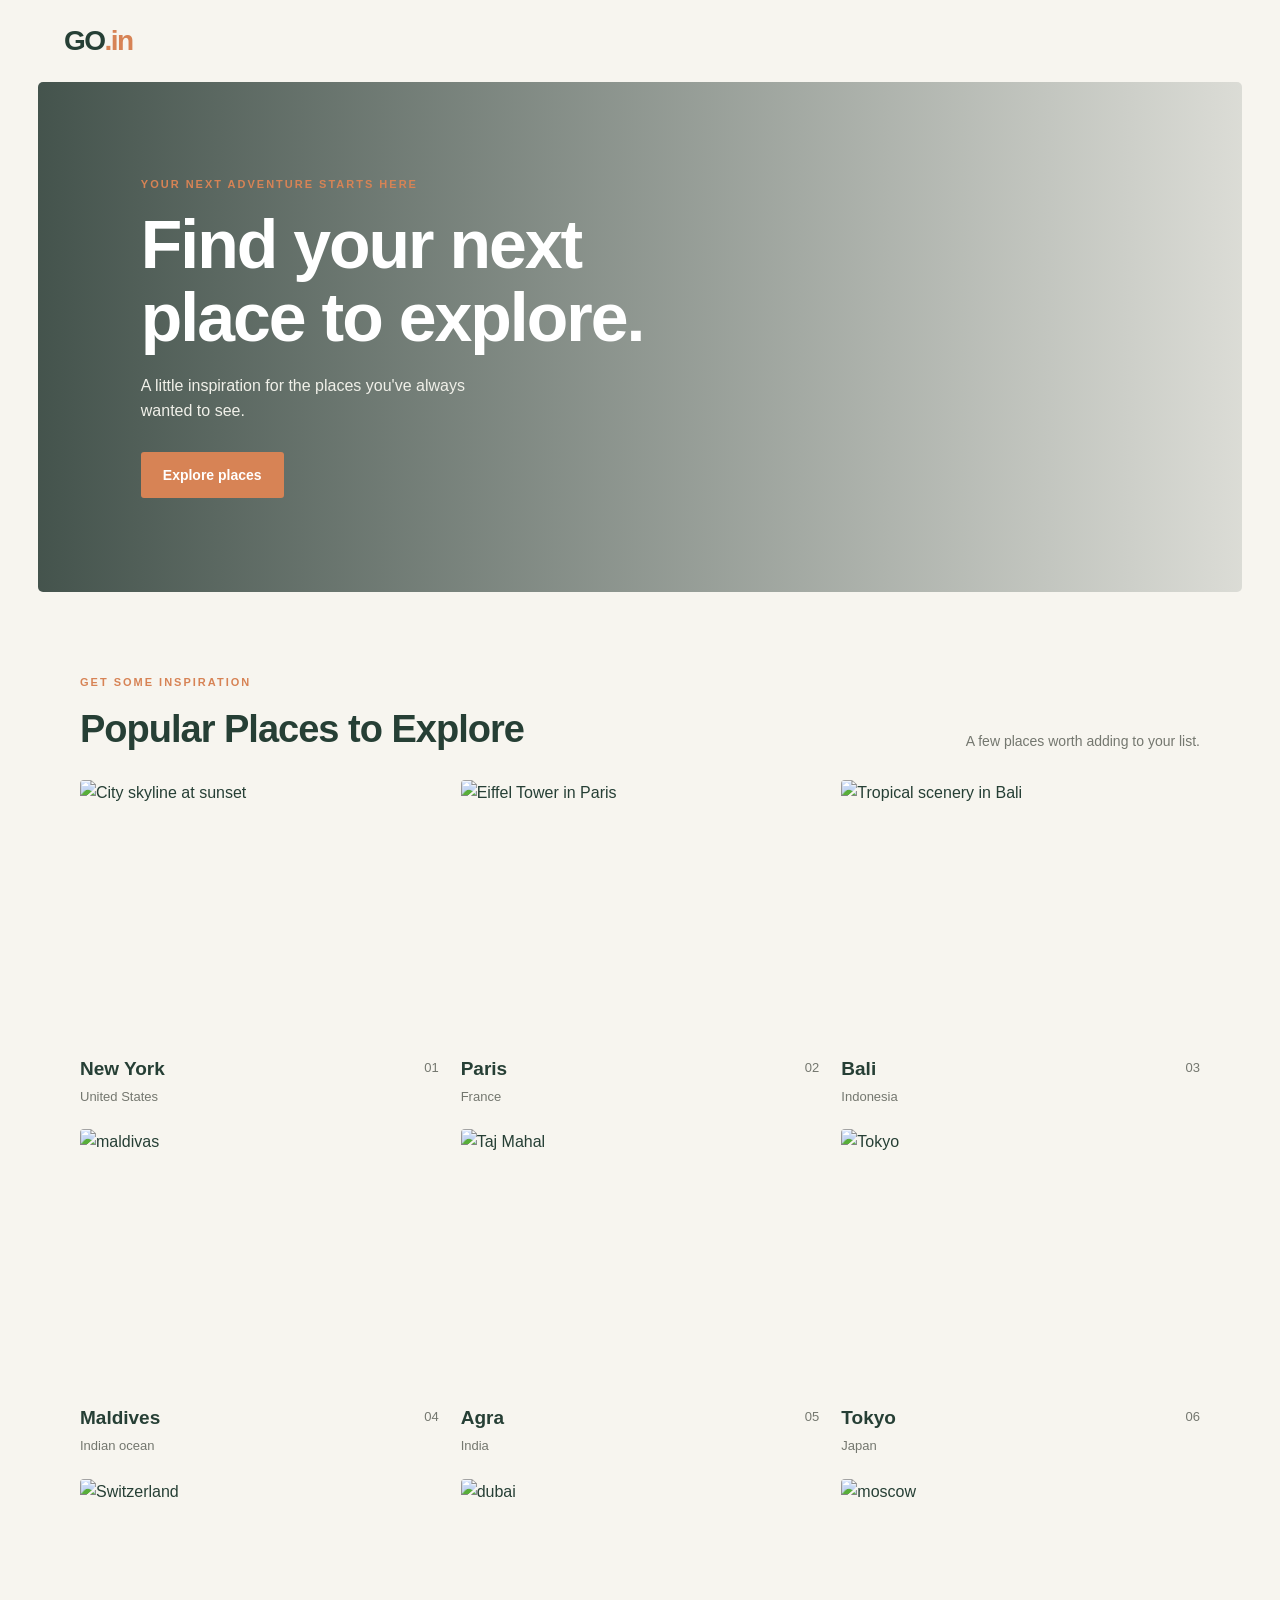
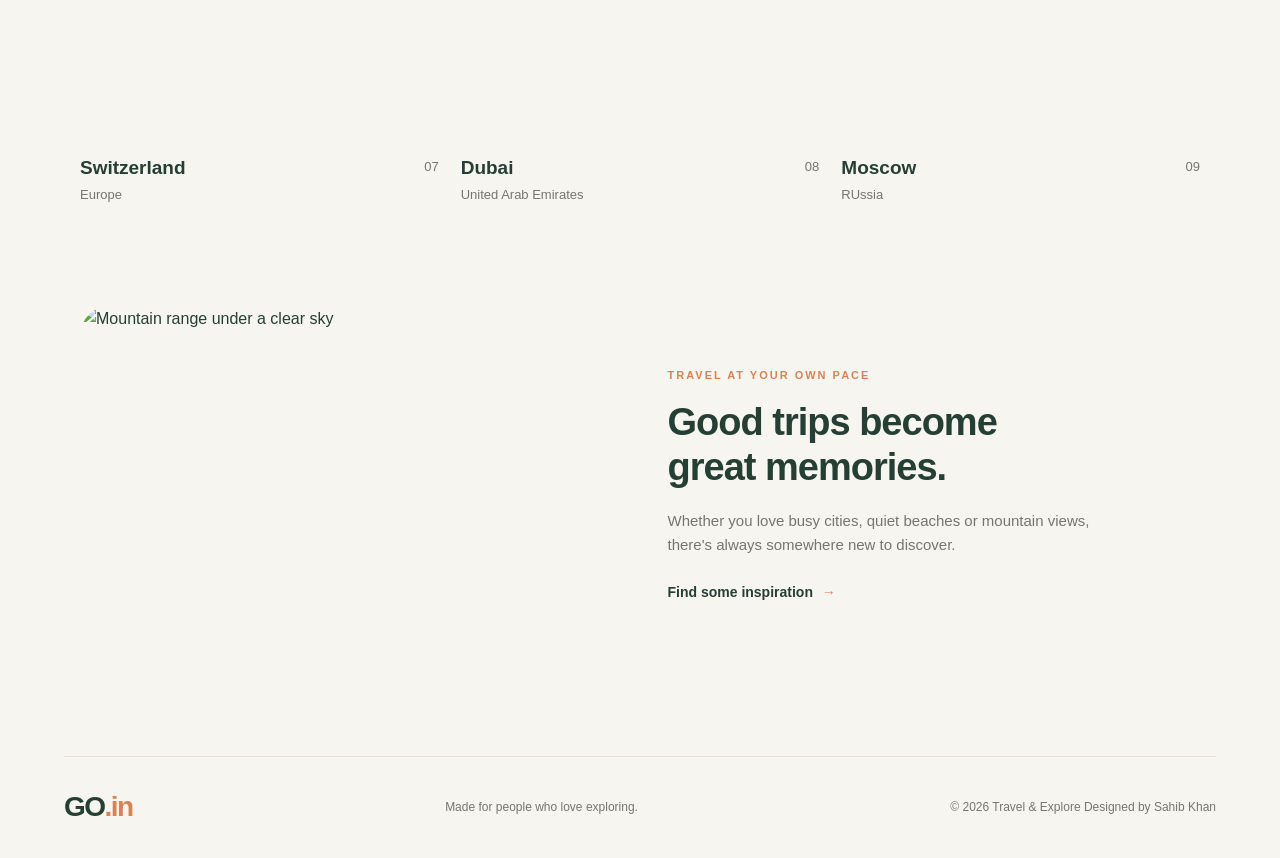
==== index.html @ 4e979e7d "Update and rename travel.html to index.html" ====
<!doctype html>
<html lang="en">
  <head>
    <meta charset="UTF-8" />
    <meta name="viewport" content="width=device-width, initial-scale=1.0" />
    <title>Travel & Explore</title>
     <link rel="stylesheet" href="https://cdnjs.cloudflare.com/ajax/libs/font-awesome/7.3.1/css/all.min.css" />
    <link rel="stylesheet" href="index.css" />
  </head>
  <body>
    <header class="navbar">
      <a class="logo" href="#">GO<span>.in</span></a>
      <nav aria-label="Main navigation">
        <a href="#home"><i class="fa-regular fa-house"></i></a>
        <a href="#destinations"><i class="fa-solid fa-location-dot"></i></a>
        <a href="#about"><i class="fa-solid fa-info"></i></a>
        <a href="mailto:sk7743978@gmail.com"><i class="fa-regular fa-envelope"></i></a>
      </nav>
    </header>

    <main>
      <section class="hero" id="home">
        <div class="hero-content">
          <p class="eyebrow">YOUR NEXT ADVENTURE STARTS HERE</p>
          <h1>Find your next<br />place to explore.</h1>
          <p class="hero-copy">
            A little inspiration for the places you've always wanted to see.
          </p>
          <a class="button" href="#destinations">Explore places</a>
        </div>
      </section>

      <section class="destinations section" id="destinations">
        <div class="section-heading">
          <div>
            <p class="eyebrow">GET SOME INSPIRATION</p>
            <h2>Popular Places to Explore</h2>
          </div>
          <p class="heading-note">A few places worth adding to your list.</p>
        </div>

        <div class="destination-grid">
          <article class="destination-card">
            <img
              src="https://images.unsplash.com/photo-1519501025264-65ba15a82390?auto=format&fit=crop&w=900&q=80"
              alt="City skyline at sunset"
              loading="lazy"
            />
            <div class="card-info">
              <div>
                <h3>New York</h3>
                <p><i class="fa-solid fa-location-dot"></i>United States</p>
              </div>
              <span class="card-number">01</span>
            </div>
          </article>

          <article class="destination-card">
            <img
              src="https://images.unsplash.com/photo-1502602898657-3e91760cbb34?auto=format&fit=crop&w=900&q=80"
              alt="Eiffel Tower in Paris"
              loading="lazy"
            />
            <div class="card-info">
              <div>
                <h3>Paris</h3>
                <p><i class="fa-solid fa-location-dot"></i>France</p>
              </div>
              <span class="card-number">02</span>
            </div>
          </article>

          <article class="destination-card">
            <img
              src="https://images.unsplash.com/photo-1537996194471-e657df975ab4?auto=format&fit=crop&w=900&q=80"
              alt="Tropical scenery in Bali"
              loading="lazy"
            />
            <div class="card-info">
              <div>
                <h3>Bali</h3>
                <p><i class="fa-solid fa-location-dot"></i>Indonesia</p>
              </div>
              <span class="card-number">03</span>
            </div>
          </article>

            <article class="destination-card">
            <img
              src="https://images.unsplash.com/photo-1467377791767-c929b5dc9a23?q=80&w=1332&auto=format&fit=crop&ixlib=rb-4.1.0&ixid=NHwxMjA3fDA%3D"
              alt="maldivas"
              loading="lazy"
            />
            <div class="card-info">
              <div>
                <h3>Maldives</h3>
                <p><i class="fa-solid fa-location-dot"></i>Indian ocean</p>
              </div>
              <span class="card-number">04</span>
            </div>
          </article>

            <article class="destination-card">
            <img
              src="https://images.unsplash.com/photo-1786064620398-053867c73cfa?q=80&w=1147&auto=format&fit=crop&ixlib=rb-4.1.0&ixid=NHwxMjA3fDA%3D"
              alt="Taj Mahal"
              loading="lazy"
            />
            <div class="card-info">
              <div>
                <h3>Agra</h3>
                <p><i class="fa-solid fa-location-dot"></i>India</p>
              </div>
              <span class="card-number">05</span>
            </div>
          </article>

            <article class="destination-card">
            <img
              src="https://images.unsplash.com/photo-1513407030348-c983a97b98d8?q=80&w=1172&auto=format&fit=crop&ixlib=rb-4.1.0&ixid=NHwxMjA3fDA%3D"
              alt="Tokyo"
              loading="lazy"
            />
            <div class="card-info">
              <div>
                <h3>Tokyo</h3>
                <p><i class="fa-solid fa-location-dot"></i>Japan</p>
              </div>
              <span class="card-number">06</span>
            </div>
          </article>

          <article class="destination-card">
            <img
              src="https://images.unsplash.com/photo-1527668752968-14dc70a27c95?q=80&w=1170&auto=format&fit=crop&ixlib=rb-4.1.0&ixid=NHwxMjA3fDA%3D"
              alt="Switzerland"
              loading="lazy"
            />
            <div class="card-info">
              <div>
                <h3>Switzerland</h3>
                <p><i class="fa-solid fa-location-dot"></i>Europe</p>
              </div>
              <span class="card-number">07</span>
            </div>
          </article>

          <article class="destination-card">
            <img
              src="https://images.unsplash.com/flagged/photo-1559717201-fbb671ff56b7?q=80&w=1171&auto=format&fit=crop&ixlib=rb-4.1.0&ixid=NHwxMjA3fDA%3D"
              alt="dubai"
              loading="lazy"
            />
            <div class="card-info">
              <div>
                <h3>Dubai</h3>
                <p><i class="fa-solid fa-location-dot"></i>United Arab Emirates</p>
              </div>
              <span class="card-number">08</span>
            </div>
          </article>

          <article class="destination-card">
            <img
              src="https://plus.unsplash.com/premium_photo-1697730261041-ce58fb9acf29?q=80&w=1170&auto=format&fit=crop&ixlib=rb-4.1.0&ixid=NHwxMjA3fDA%3D"
              alt="moscow"
              loading="lazy"
            />
            <div class="card-info">
              <div>
                <h3>Moscow</h3>
                <p><i class="fa-solid fa-location-dot"></i>RUssia</p>
              </div>
              <span class="card-number">09</span>
            </div>
          </article>
        </div>
      </section>

      <section class="about section" id="about">
        <div class="about-image">
          <img
            src="https://images.unsplash.com/photo-1506012787146-f92b2d7d6d96?q=80&w=1169&auto=format&fit=crop&ixlib=rb-4.1.0&ixid=NHwxMjA3fDA%3D"
            alt="Mountain range under a clear sky"
            loading="lazy"
          />
        </div>
        <div class="about-copy">
          <p class="eyebrow">TRAVEL AT YOUR OWN PACE</p>
          <h2>Good trips become great memories.</h2>
          <p>
            Whether you love busy cities, quiet beaches or mountain views,
            there's always somewhere new to discover.
          </p>
          <a class="text-link" href="#destinations"
            >Find some inspiration <span>→</span></a
          >
        </div>
      </section>
    </main>

    <footer class="footer">
      <a class="logo" href="#home">GO<span>.in</span></a>
      <p>Made for people who love exploring.</p>
      <p class="copyright">© 2026 Travel & Explore Designed by Sahib Khan</p>
    </footer>
  </body>
</html>
---- index.css ----
* {
  box-sizing: border-box;
  margin: 0;
  padding: 0;
}

:root {
  --cream: #f7f5ef;
  --green: #263f35;
  --muted: #74776f;
  --orange: #d78355;
  --white: #ffffff;
}

html {
  scroll-behavior: smooth;
}

body {
  background: var(--cream);
  color: var(--green);
  font-family: Arial, Helvetica, sans-serif;
  line-height: 1.6;
}

a {
  color: inherit;
  text-decoration: none;
}

.navbar {
  width: min(1160px, 90%);
  margin: auto;
  min-height: 82px;
  display: flex;
  align-items: center;
  justify-content: space-between;
  gap: 24px;
}

.logo {
  font-size: 28px;
  font-weight: 800;
  letter-spacing: -1.5px;
}

.logo span {
  color: var(--orange);
}

.navbar nav {
  display: flex;
  gap: 30px;
}

.navbar nav a {
  font-size: 14px;
  color: #4e5b52;
}

.navbar nav a:hover,
.text-link:hover {
  color: var(--orange);
  text-decoration: underline;
}

.hero {
  width: min(1280px, 94%);
  min-height: 510px;
  margin: 0 auto;
  border-radius: 5px;
  display: flex;
  align-items: center;
  padding: 70px 8%;
  background:
    linear-gradient(90deg, rgba(18, 38, 31, .78), rgba(18, 38, 31, .12)),
    url("https://images.unsplash.com/photo-1470770841072-f978cf4d019e?auto=format&fit=crop&w=2000&q=85") center 52% / cover;
  color: var(--white);
}

.hero-content {
  max-width: 540px;
}

.eyebrow {
  color: var(--orange);
  font-size: 11px;
  font-weight: 700;
  letter-spacing: 2px;
  margin-bottom: 15px;
}

.hero h1 {
  font-size: clamp(38px, 5.5vw, 68px);
  line-height: 1.06;
  letter-spacing: -2px;
  margin-bottom: 20px;
}

.hero-copy {
  max-width: 380px;
  color: #f0f0e9;
  font-size: 16px;
  margin-bottom: 28px;
}

.button {
  display: inline-block;
  background: var(--orange);
  color: white;
  padding: 12px 22px;
  border-radius: 3px;
  font-size: 14px;
  font-weight: 700;
  transition: background .2s ease;
}

.button:hover {
  background: #bd6b40;
}

.section {
  width: min(1120px, 88%);
  margin: 0 auto;
}

.destinations {
  padding: 82px 0 70px;
}

.section-heading {
  display: flex;
  justify-content: space-between;
  align-items: end;
  gap: 25px;
  margin-bottom: 28px;
}

.section-heading h2,
.about-copy h2 {
  font-size: clamp(27px, 3vw, 38px);
  line-height: 1.2;
  letter-spacing: -1px;
}

.heading-note {
  max-width: 250px;
  color: var(--muted);
  font-size: 14px;
}

.destination-grid {
  display: grid;
  grid-template-columns: repeat(3, minmax(0, 1fr));
  gap: 22px;
}

.destination-card {
  min-width: 0;
}

.destination-card img {
  display: block;
  width: 100%;
  height: 260px;
  object-fit: cover;
  border-radius: 4px;
  transition: box-shadow 0.3s ease, transform .25s ease;
}

.destination-card img:hover {
    box-shadow: 0 5px 10px rgba(0,0,0,1.5);
  transform: translateY(-3px);
}

.card-info {
  display: flex;
  justify-content: space-between;
  align-items: start;
  padding-top: 14px;
}

.card-info h3 {
  font-size: 19px;
  margin-bottom: 2px;
}

.card-info p,
.card-number {
  font-size: 13px;
  color: var(--muted);
}

.card-number {
  padding-top: 4px;
}

.about {
  display: grid;
  grid-template-columns: 1fr 1fr;
  gap: 55px;
  align-items: center;
  padding: 30px 0 90px;
}

.about-image img {
  display: block;
  width: 100%;
  height: 360px;
  object-fit: cover;
  border-radius: 30px;
  transition: box-shadow 0.3s ease, transform 0.3s ease;
}
.about-image img:hover {
  box-shadow: 0 10px 20px rgba(0,0,0,1);
  transform: translate(-3px);
}

.about-copy h2 {
  max-width: 420px;
  margin-bottom: 18px;
}

.about-copy > p:not(.eyebrow) {
  color: var(--muted);
  font-size: 15px;
  max-width: 430px;
  margin-bottom: 22px;
}

.text-link {
  font-size: 14px;
  font-weight: 700;
}

.text-link span {
  color: var(--orange);
  margin-left: 5px;
}

.footer {
  border-top: 1px solid #e2e0d8;
  width: min(1160px, 90%);
  margin: auto;
  padding: 28px 0;
  display: flex;
  align-items: center;
  justify-content: space-between;
  gap: 20px;
}

.footer p {
  color: var(--muted);
  font-size: 12px;
}

/* Tablet */
@media (max-width: 800px) {
  .hero {
    min-height: 440px;
    padding: 55px 7%;
  }

  .destination-grid {
    grid-template-columns: repeat(2, minmax(0, 1fr));
  }

  .destination-card:last-child {
    grid-column: 1 / -1;
  }

  .destination-card:last-child img {
    height: 280px;
  }

  .about {
    gap: 30px;
  }

  .about-image img {
    height: 310px;
  }

  .footer {
    flex-wrap: wrap;
  }
}

/* Mobile */
@media (max-width: 560px) {
  .navbar {
    min-height: 72px;
  }

  .logo {
    font-size: 25px;
  }

  .navbar nav {
    gap: 14px;
  }

  .navbar nav a {
    font-size: 12px;
  }

  .hero {
    width: 92%;
    min-height: 420px;
    padding: 42px 7%;
    background-position: center;
  }

  .hero h1 {
    font-size: 43px;
    letter-spacing: -1.5px;
  }

  .hero-copy {
    font-size: 14px;
  }

  .section {
    width: 88%;
  }

  .destinations {
    padding: 58px 0 48px;
  }

  .section-heading {
    display: block;
  }

  .heading-note {
    margin-top: 10px;
  }

  .destination-grid {
    grid-template-columns: 1fr;
    gap: 25px;
  }

  .destination-card:last-child {
    grid-column: auto;
  }

  .destination-card img,
  .destination-card:last-child img {
    height: 250px;
  }

  .about {
    grid-template-columns: 1fr;
    gap: 25px;
    padding: 15px 0 60px;
  }

  .about-image img {
    height: 260px;
  }

  .about-copy h2 {
    font-size: 30px;
  }

  .footer {
    align-items: flex-start;
    flex-direction: column;
    gap: 8px;
    padding: 24px 0;
  }
}

@media (prefers-reduced-motion: reduce) {
  html {
    scroll-behavior: auto;
  }

  *,
  *::before,
  *::after {
    transition-duration: 0.01ms !important;
  }
}
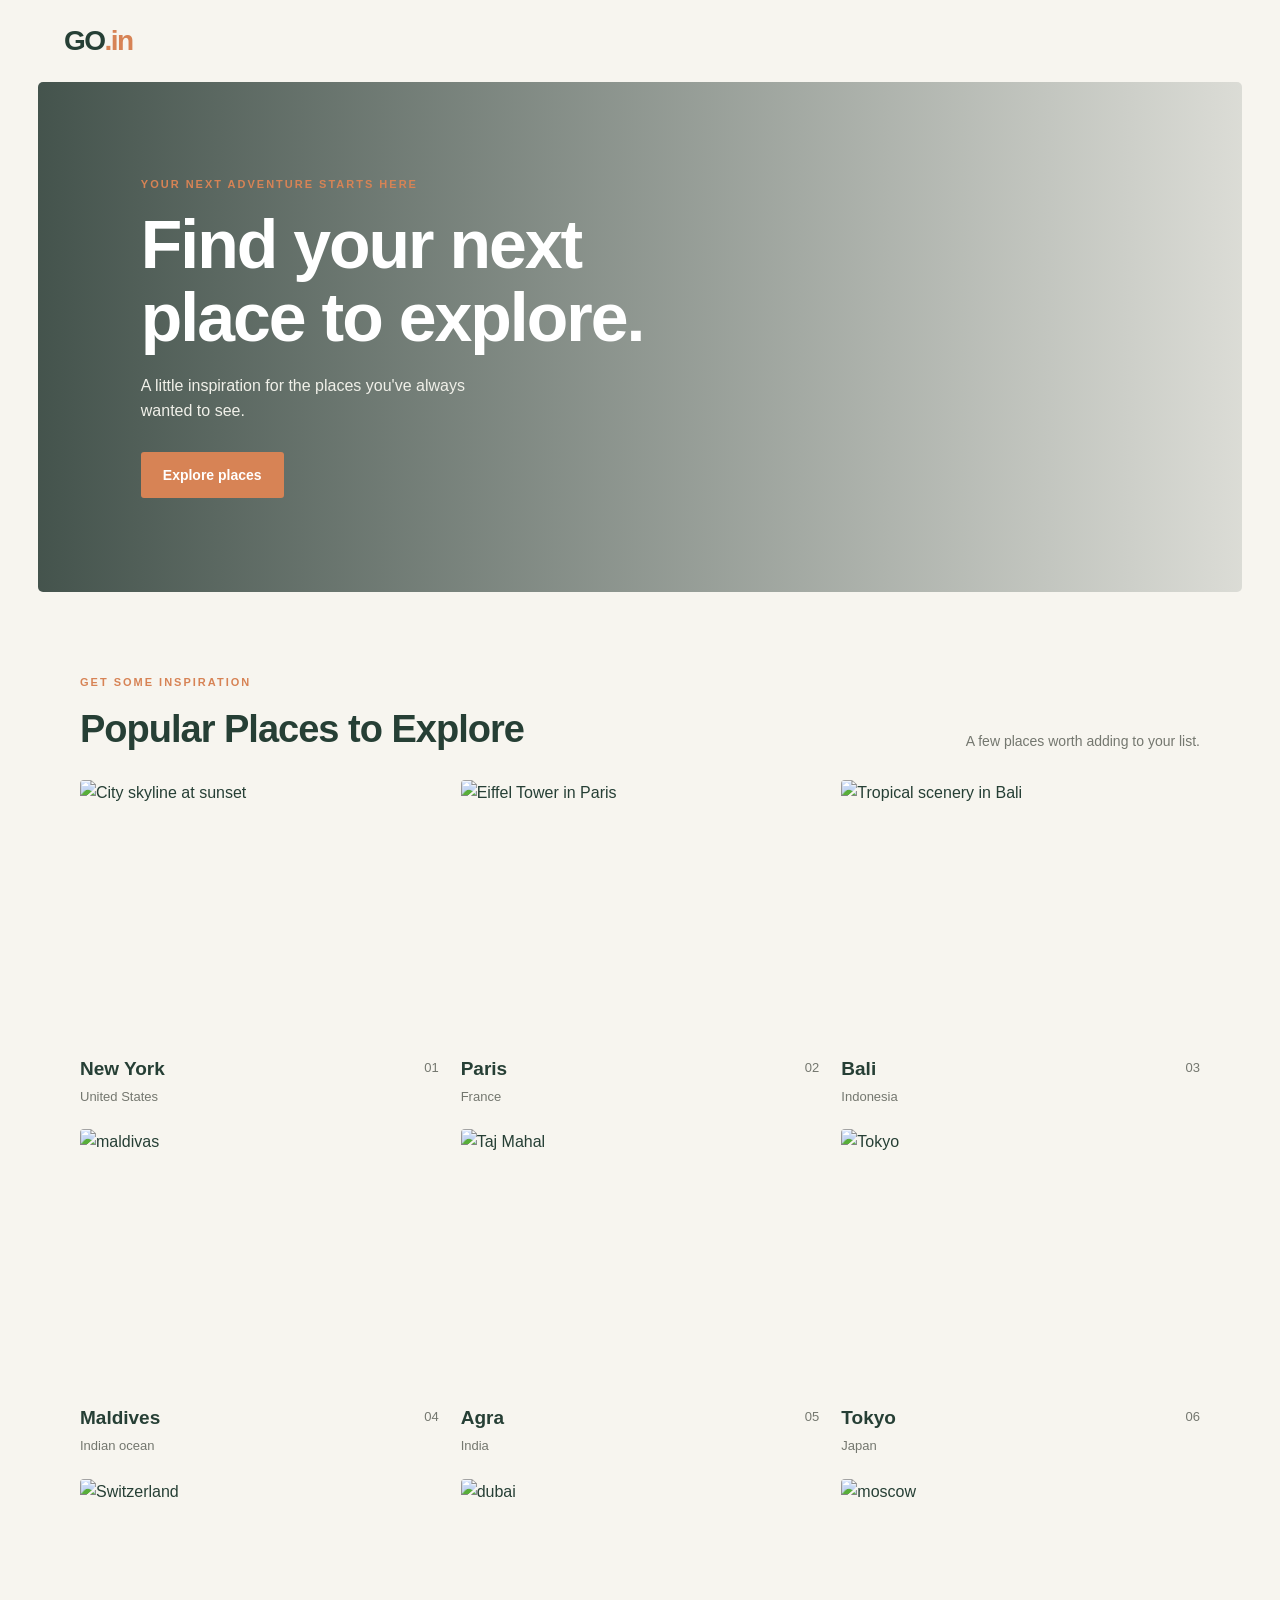
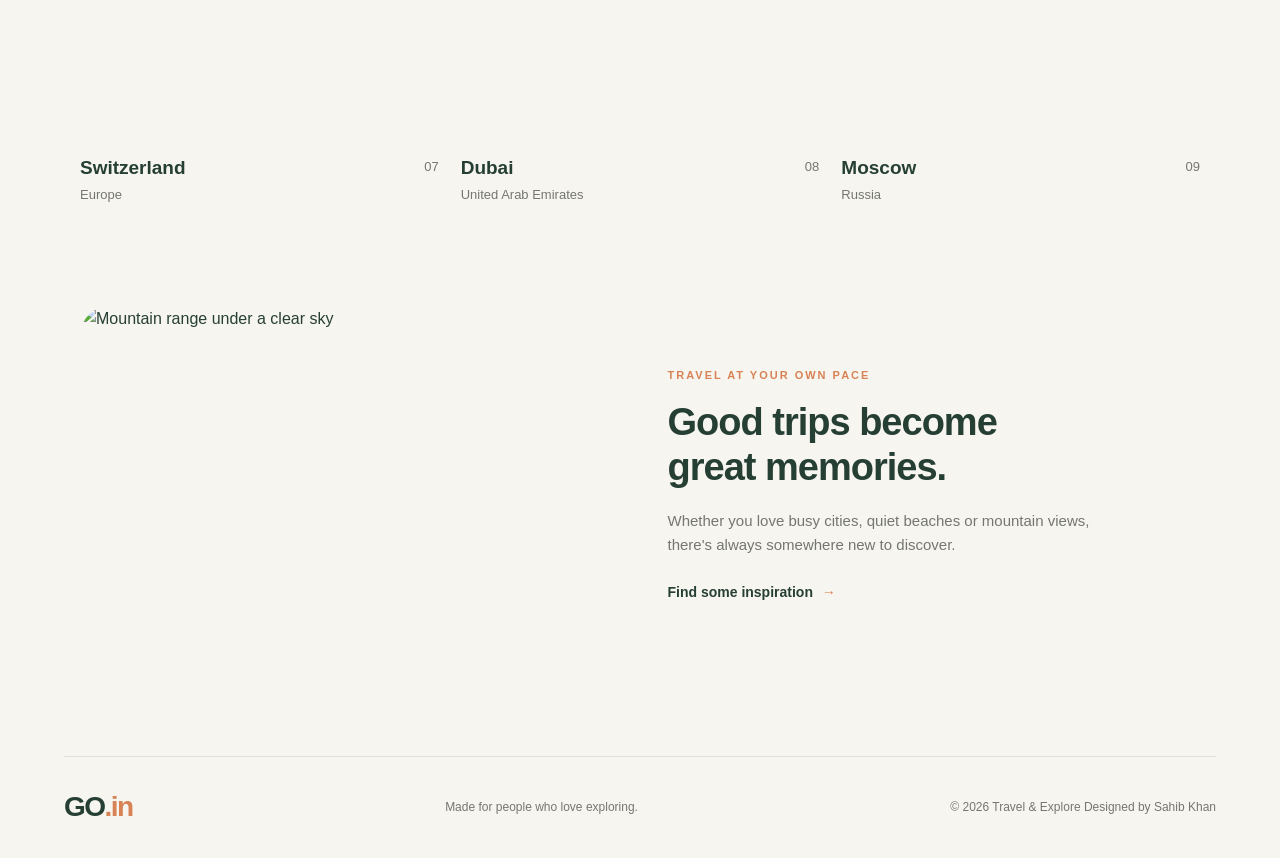
==== commit 0c107fc8: "Update index.html" ====
--- a/index.html
+++ b/index.html
@@ -169,7 +169,7 @@
             <div class="card-info">
               <div>
                 <h3>Moscow</h3>
-                <p><i class="fa-solid fa-location-dot"></i>RUssia</p>
+                <p><i class="fa-solid fa-location-dot"></i>Russia</p>
               </div>
               <span class="card-number">09</span>
             </div>
